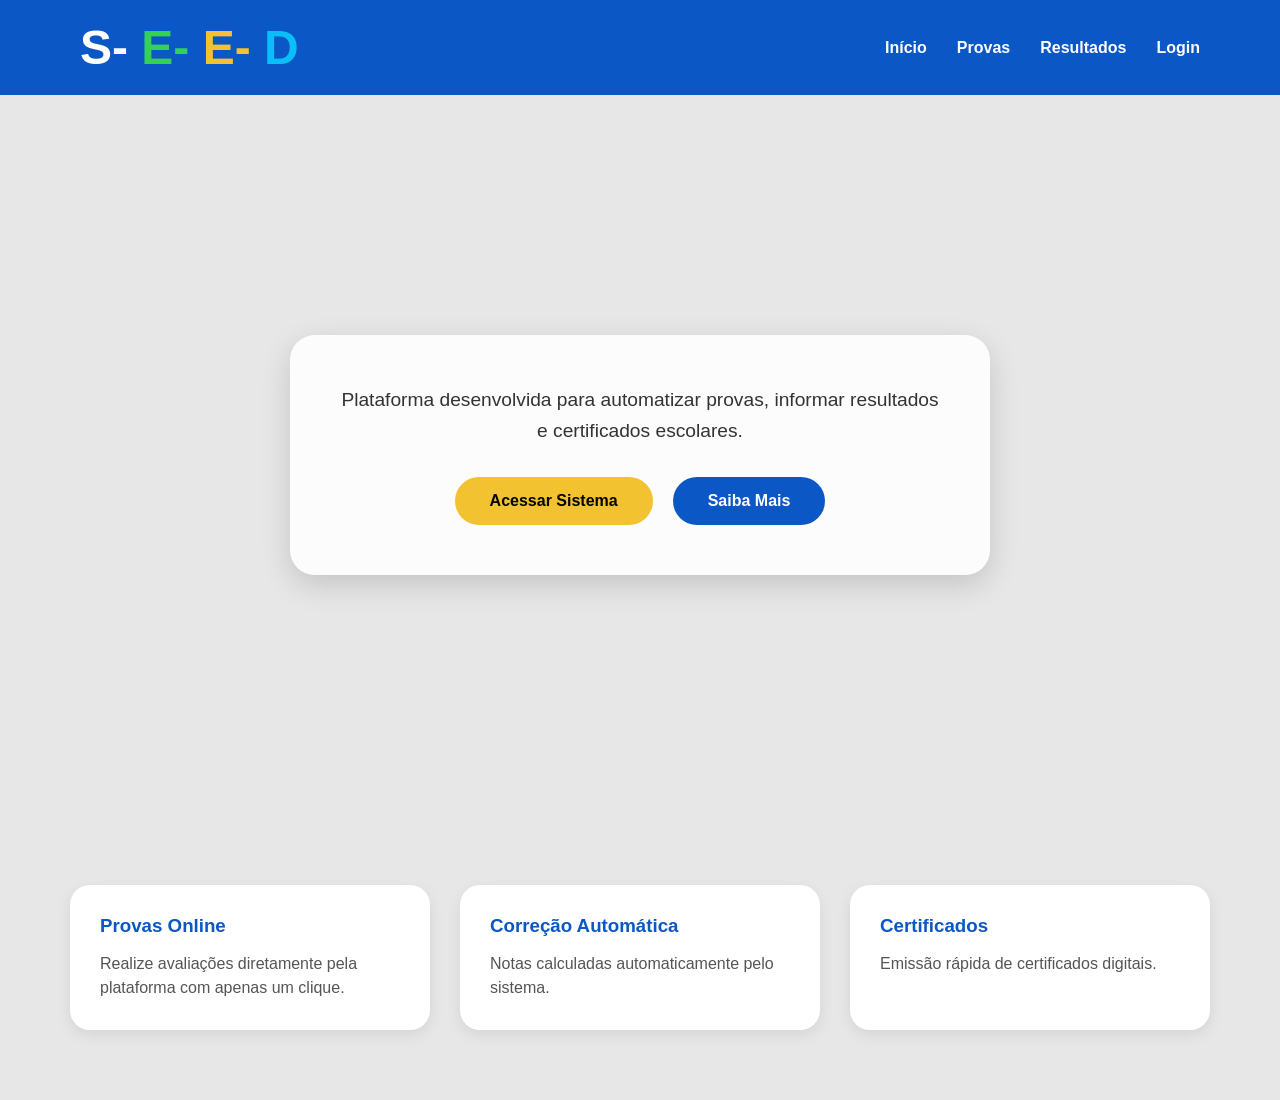
==== frontend/index.html @ bb1e7649 "Atualizaçoes no Frontend" ====
<!DOCTYPE html>
<html lang="pt-br">
<head>
  <meta charset="UTF-8">
  <meta name="viewport" content="width=device-width, initial-scale=1.0">
  <title>SEED — AvaliaEDU</title>
  <link rel="stylesheet" href="css/landing-page.css">
</head>

<body>

  <header id="header">
    <div class="logo">
      <h1>
        <span class="blue">S-</span>
        <span class="green">E-</span>
        <span class="yellow">E-</span>
        <span class="blue2">D</span>
      </h1>
    </div>

    <nav>
      <a href="#inicio">Início</a>
      <a href="#recursos">Provas</a>
      <a href="#recursos">Resultados</a>
      <a href="auth.html">Login</a>
    </nav>
  </header>

  <main>

    <section class="hero" id="inicio">
      <div class="overlay">
        <p>
          Plataforma desenvolvida para automatizar provas, informar
          resultados e certificados escolares.
        </p>

        <div class="buttons">
          <a href="auth.html">
            <button class="btn-yellow">Acessar Sistema</button>
          </a>
          <button class="btn-blue" id="btn-saiba-mais">Saiba Mais</button>
        </div>
      </div>
    </section>

    <section class="cards" id="recursos">

      <div class="card">
        <h3>Provas Online</h3>
        <p>Realize avaliações diretamente pela plataforma com apenas um clique.</p>
      </div>

      <div class="card">
        <h3>Correção Automática</h3>
        <p>Notas calculadas automaticamente pelo sistema.</p>
      </div>

      <div class="card">
        <h3>Certificados</h3>
        <p>Emissão rápida de certificados digitais.</p>
      </div>

    </section>

  </main>

  <script src="js/landing-page.js"></script>
</body>
</html>
---- frontend/css/landing-page.css ----
/* Css da Landing Page */

*{
    margin:0;
    padding:0;
    box-sizing:border-box;
    font-family: Arial, Helvetica, sans-serif;
}

body{
    background-color:#e7e7e7;
}

/* HEADER */

header{
    width:100%;
    background:#0b57c5;
    display:flex;
    justify-content:space-between;
    align-items:center;
    padding:20px 80px;
}

.logo h1{
    font-size:3rem;
}

.blue{
    color:#ffffff;
}

.green{
    color:#34d058;
}

.yellow{
    color:#f2c230;
}
.blue2{
    color:#0abff7;
}

nav{
    display:flex;
    gap:30px;
}

nav a{
    text-decoration:none;
    color:rgb(255, 255, 255);
    font-weight:bold;
    transition:0.3s;
}

nav a:hover{
    color:#f2c230;
}

/* HERO */

.hero{
    width:100%;
    height:80vh;

    background-image:url('../assets/fundo-seed.png');
    background-size:cover;
    background-position:center;

    display:flex;
    justify-content:center;
    align-items:center;
}

.overlay{
    background:rgba(255,255,255,0.88);
    padding:50px;
    border-radius:25px;
    text-align:center;
    max-width:700px;

    box-shadow:0 10px 30px rgba(0,0,0,0.15);
}

.overlay h2{
    font-size:3rem;
    color:#0b57c5;
    margin-bottom:20px;
}

.overlay p{
    font-size:1.2rem;
    color:#333;
    margin-bottom:30px;
    line-height:1.6;
}

.buttons{
    display:flex;
    justify-content:center;
    gap:20px;
}

button{
    border:none;
    padding:15px 35px;
    border-radius:50px;
    cursor:pointer;
    font-size:1rem;
    font-weight:bold;
    transition:0.3s;
}

.btn-yellow{
    background:#f2c230;
}

.btn-blue{
    background:#0b57c5;
    color:white;
}

button:hover{
    transform:scale(1.05);
}

/* CARDS */

.cards{
    width:100%;
    padding:70px;

    display:grid;
    grid-template-columns:repeat(auto-fit,minmax(250px,1fr));
    gap:30px;
}

.card{
    background:white;
    padding:30px;
    border-radius:20px;

    box-shadow:0 5px 15px rgba(0,0,0,0.08);

    transition:0.3s;
}

.card:hover{
    transform:translateY(-8px);
}

.card h3{
    color:#0b57c5;
    margin-bottom:15px;
}

.card p{
    color:#555;
    line-height:1.5;
}

/* RESPONSIVO */

@media(max-width:768px){

    header{
        flex-direction:column;
        gap:20px;
        padding:20px;
    }

    nav{
        flex-wrap:wrap;
        justify-content:center;
    }

    .overlay{
        width:90%;
        padding:30px;
    }

    .overlay h2{
        font-size:2rem;
    }

    .buttons{
        flex-direction:column;
    }

    .cards{
        padding:30px;
    }

}

/* Sombra no header ao rolar (adicionada por landing-page.js) */
header.scrolled {
  box-shadow: 0 4px 16px rgba(0, 0, 0, 0.20);
  transition: box-shadow 0.3s;
}
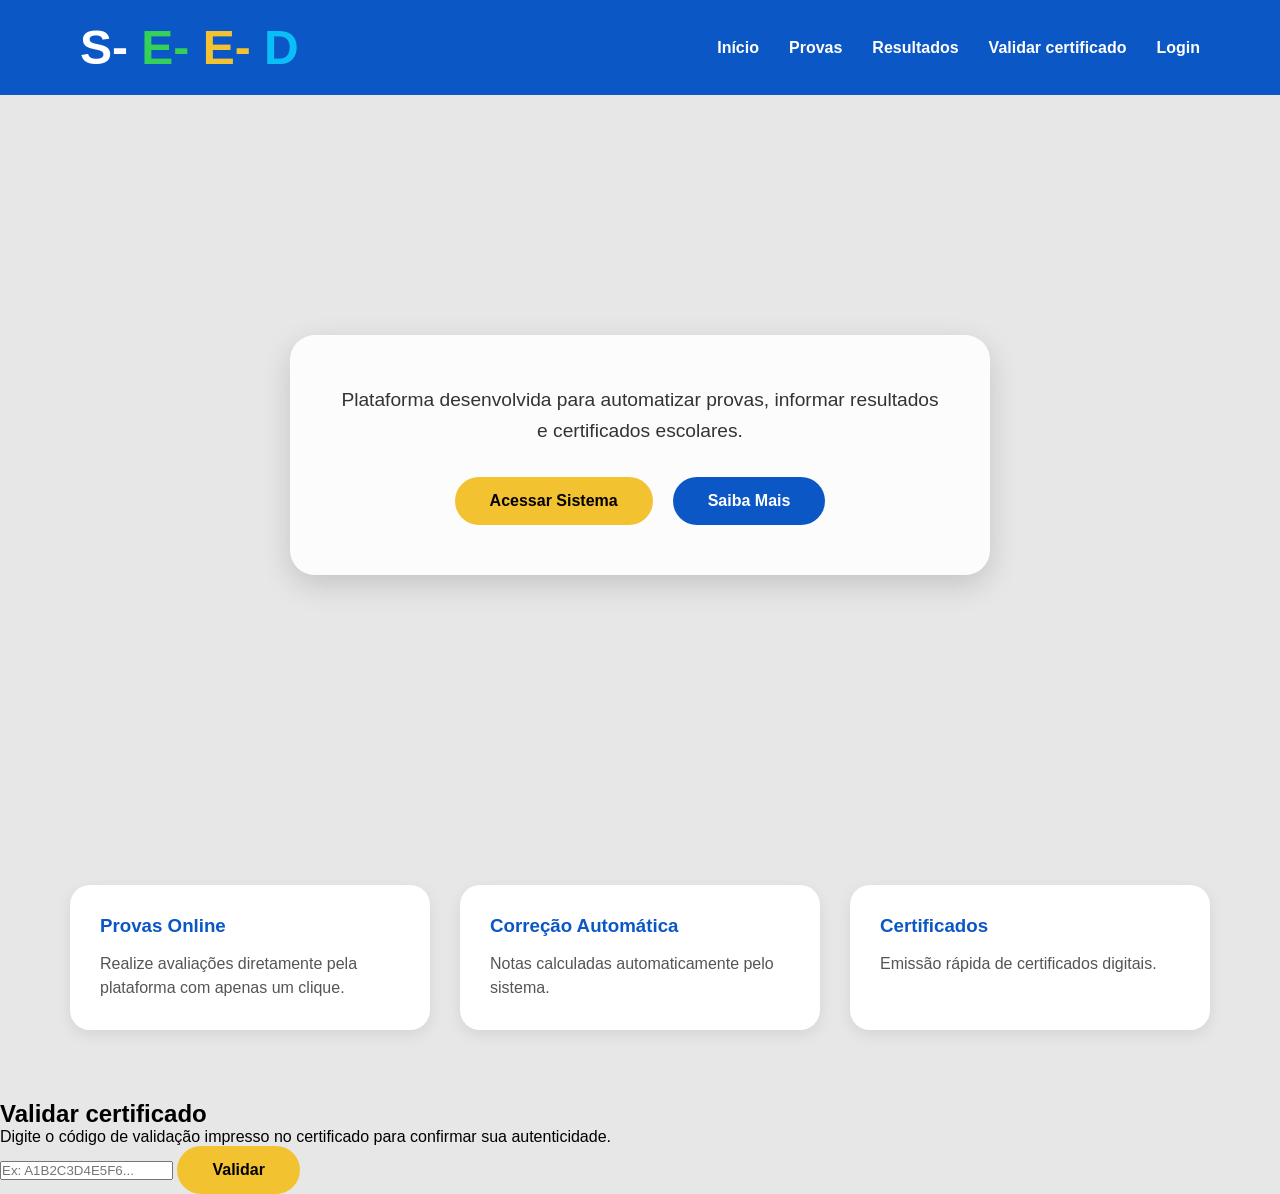
==== commit cb3d65b3: "Novos endpoints implementados ao frontend" ====
--- a/frontend/index.html
+++ b/frontend/index.html
@@ -23,6 +23,7 @@
       <a href="#inicio">Início</a>
       <a href="#recursos">Provas</a>
       <a href="#recursos">Resultados</a>
+      <a href="#validar">Validar certificado</a>
       <a href="auth.html">Login</a>
     </nav>
   </header>
@@ -64,6 +65,26 @@
 
     </section>
 
+    <section class="validar-section" id="validar">
+      <div class="validar-card">
+        <h2>Validar certificado</h2>
+        <p>Digite o código de validação impresso no certificado para confirmar sua autenticidade.</p>
+
+        <form id="form-validar-certificado" class="validar-form" autocomplete="off">
+          <input
+            type="text"
+            id="input-codigo-certificado"
+            placeholder="Ex: A1B2C3D4E5F6..."
+            maxlength="64"
+            required
+          >
+          <button type="submit" class="btn-yellow" id="btn-validar-certificado">Validar</button>
+        </form>
+
+        <div id="resultado-validacao" class="resultado-validacao" hidden></div>
+      </div>
+    </section>
+
   </main>
 
   <script src="js/landing-page.js"></script>
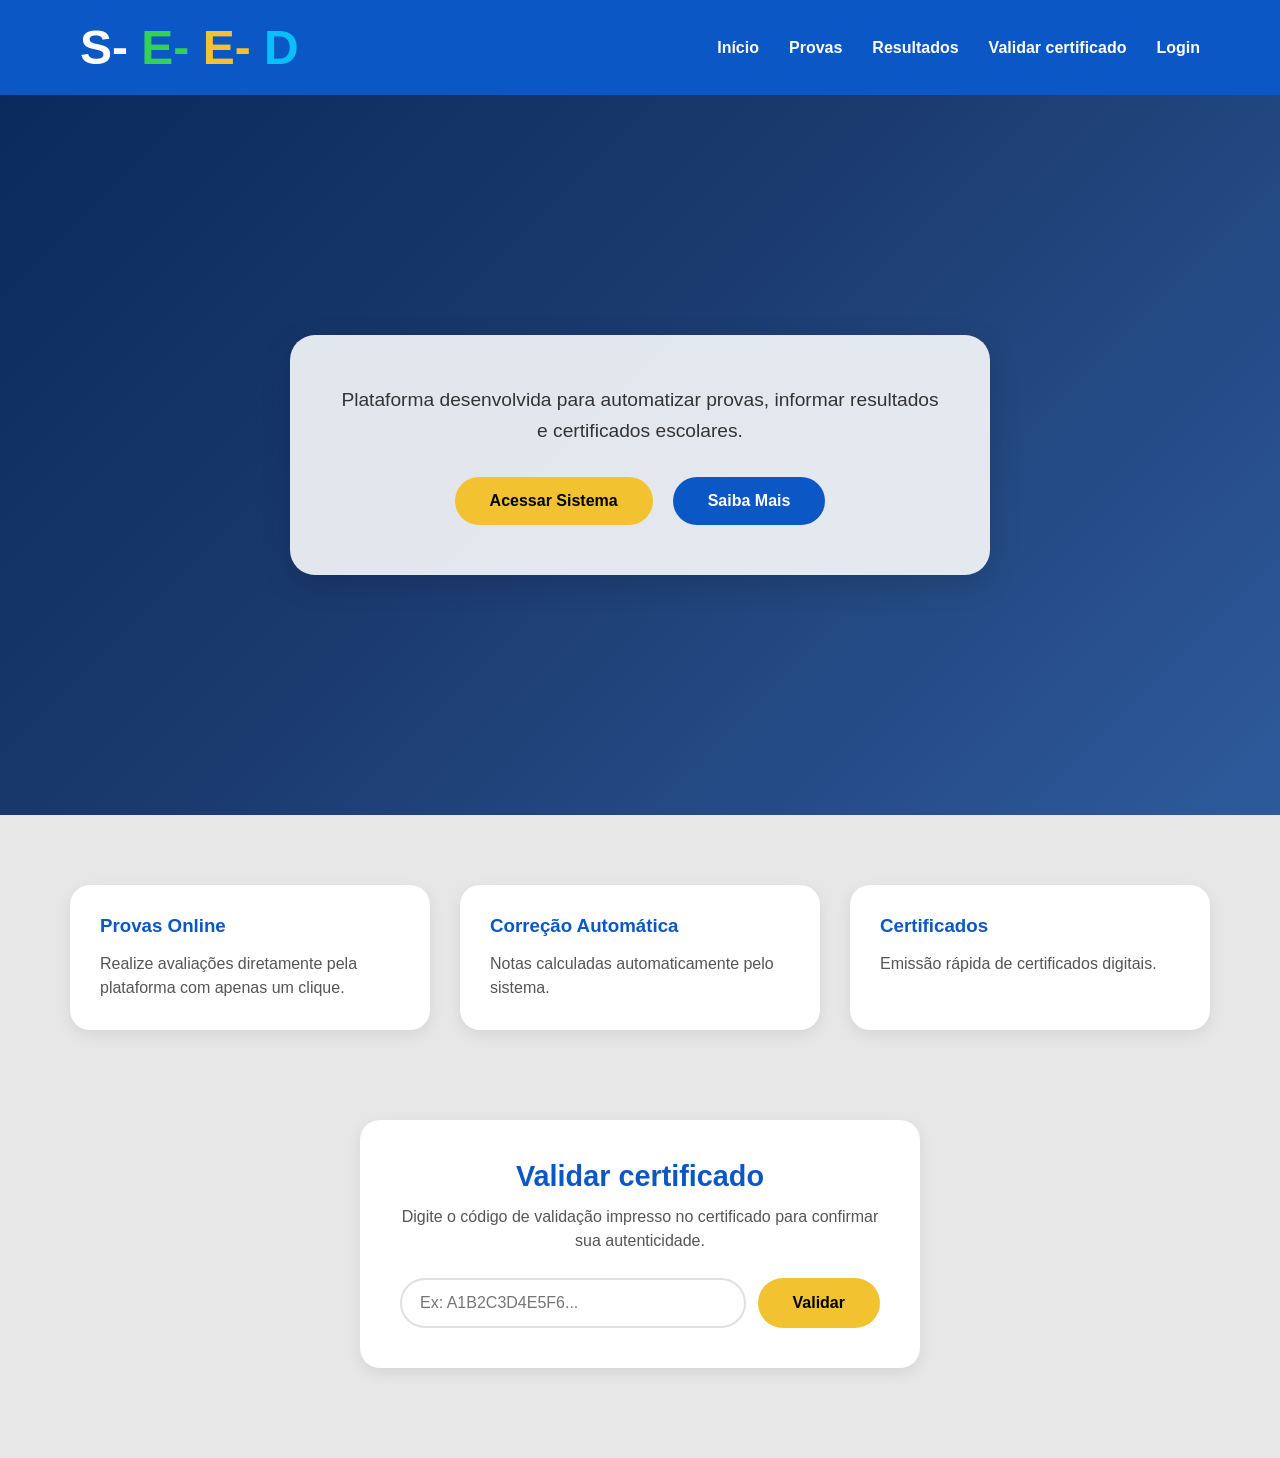
==== commit 5b84a649: "polimento: favicon/meta/og-image, hero sem 404, responsividade mobile (hamburguer) e README atualiza" ====
--- a/frontend/index.html
+++ b/frontend/index.html
@@ -3,6 +3,13 @@
 <head>
   <meta charset="UTF-8">
   <meta name="viewport" content="width=device-width, initial-scale=1.0">
+  <meta name="description" content="AvaliaEDU — plataforma da SEED/Sergipe para provas, simulados online e certificados digitais com validação pública.">
+  <link rel="icon" type="image/svg+xml" href="/favicon.svg">
+  <meta property="og:type" content="website">
+  <meta property="og:title" content="AvaliaEDU — SEED Sergipe">
+  <meta property="og:description" content="Provas, simulados e certificados digitais online da Secretaria de Estado da Educação de Sergipe.">
+  <meta property="og:image" content="https://frontend-ten-beryl-38.vercel.app/og-image.png">
+  <meta property="og:url" content="https://frontend-ten-beryl-38.vercel.app/">
   <title>SEED — AvaliaEDU</title>
   <link rel="stylesheet" href="css/landing-page.css">
 </head>
--- a/frontend/css/landing-page.css
+++ b/frontend/css/landing-page.css
@@ -63,7 +63,7 @@
     width:100%;
     height:80vh;
 
-    background-image:url('../assets/fundo-seed.png');
+    background-image: linear-gradient(135deg, #0a2a5e 0%, #1b3b6f 45%, #2e5a9c 100%);
     background-size:cover;
     background-position:center;
 
@@ -197,4 +197,152 @@
 header.scrolled {
   box-shadow: 0 4px 16px rgba(0, 0, 0, 0.20);
   transition: box-shadow 0.3s;
+}
+
+/* VALIDAR CERTIFICADO (US22) */
+
+.validar-section{
+    width:100%;
+    padding:20px 80px 90px;
+    display:flex;
+    justify-content:center;
+}
+
+.validar-card{
+    background:white;
+    width:100%;
+    max-width:560px;
+    padding:40px;
+    border-radius:20px;
+    box-shadow:0 5px 15px rgba(0,0,0,0.08);
+    text-align:center;
+}
+
+.validar-card h2{
+    color:#0b57c5;
+    font-size:1.8rem;
+    margin-bottom:12px;
+}
+
+.validar-card > p{
+    color:#555;
+    line-height:1.5;
+    margin-bottom:25px;
+}
+
+.validar-form{
+    display:flex;
+    gap:12px;
+}
+
+.validar-form input{
+    flex:1;
+    padding:14px 18px;
+    border-radius:50px;
+    border:2px solid #e0e0e0;
+    font-size:1rem;
+    outline:none;
+    transition:0.3s;
+}
+
+.validar-form input:focus{
+    border-color:#0b57c5;
+}
+
+.validar-form button:disabled{
+    opacity:0.6;
+    cursor:not-allowed;
+    transform:none;
+}
+
+.resultado-validacao{
+    margin-top:25px;
+    padding:20px;
+    border-radius:15px;
+    text-align:left;
+    animation:fadeInValidacao 0.3s ease;
+}
+
+.resultado-validacao.valido{
+    background:#e9f9ee;
+    border:2px solid #34d058;
+}
+
+.resultado-validacao.invalido{
+    background:#fdecec;
+    border:2px solid #e0453c;
+}
+
+.resultado-validacao.erro{
+    background:#fff7e0;
+    border:2px solid #f2c230;
+}
+
+.resultado-status{
+    display:flex;
+    align-items:center;
+    gap:10px;
+    font-weight:bold;
+    font-size:1.05rem;
+    margin-bottom:12px;
+}
+
+.resultado-validacao.valido .resultado-status{ color:#1d8a3f; }
+.resultado-validacao.invalido .resultado-status{ color:#b8312a; }
+.resultado-validacao.erro .resultado-status{ color:#a9780c; }
+
+.resultado-icone{
+    width:28px;
+    height:28px;
+    border-radius:50%;
+    display:flex;
+    align-items:center;
+    justify-content:center;
+    font-size:1rem;
+    color:white;
+    flex-shrink:0;
+}
+
+.resultado-validacao.valido .resultado-icone{ background:#34d058; }
+.resultado-validacao.invalido .resultado-icone{ background:#e0453c; }
+.resultado-validacao.erro .resultado-icone{ background:#f2c230; }
+
+.resultado-detalhes{
+    display:grid;
+    grid-template-columns:auto 1fr;
+    gap:6px 14px;
+    font-size:0.95rem;
+    color:#333;
+}
+
+.resultado-detalhes dt{
+    color:#777;
+    font-weight:bold;
+}
+
+.resultado-detalhes dd{
+    margin:0;
+    word-break:break-word;
+}
+
+.resultado-mensagem{
+    font-size:0.95rem;
+    color:#555;
+}
+
+@keyframes fadeInValidacao{
+    from{ opacity:0; transform:translateY(-6px); }
+    to{ opacity:1; transform:translateY(0); }
+}
+
+@media(max-width:768px){
+    .validar-section{
+        padding:15px 20px 60px;
+    }
+    .validar-card{
+        padding:28px 24px;
+    }
+    .validar-form{
+        flex-direction:column;
+    }
 }
